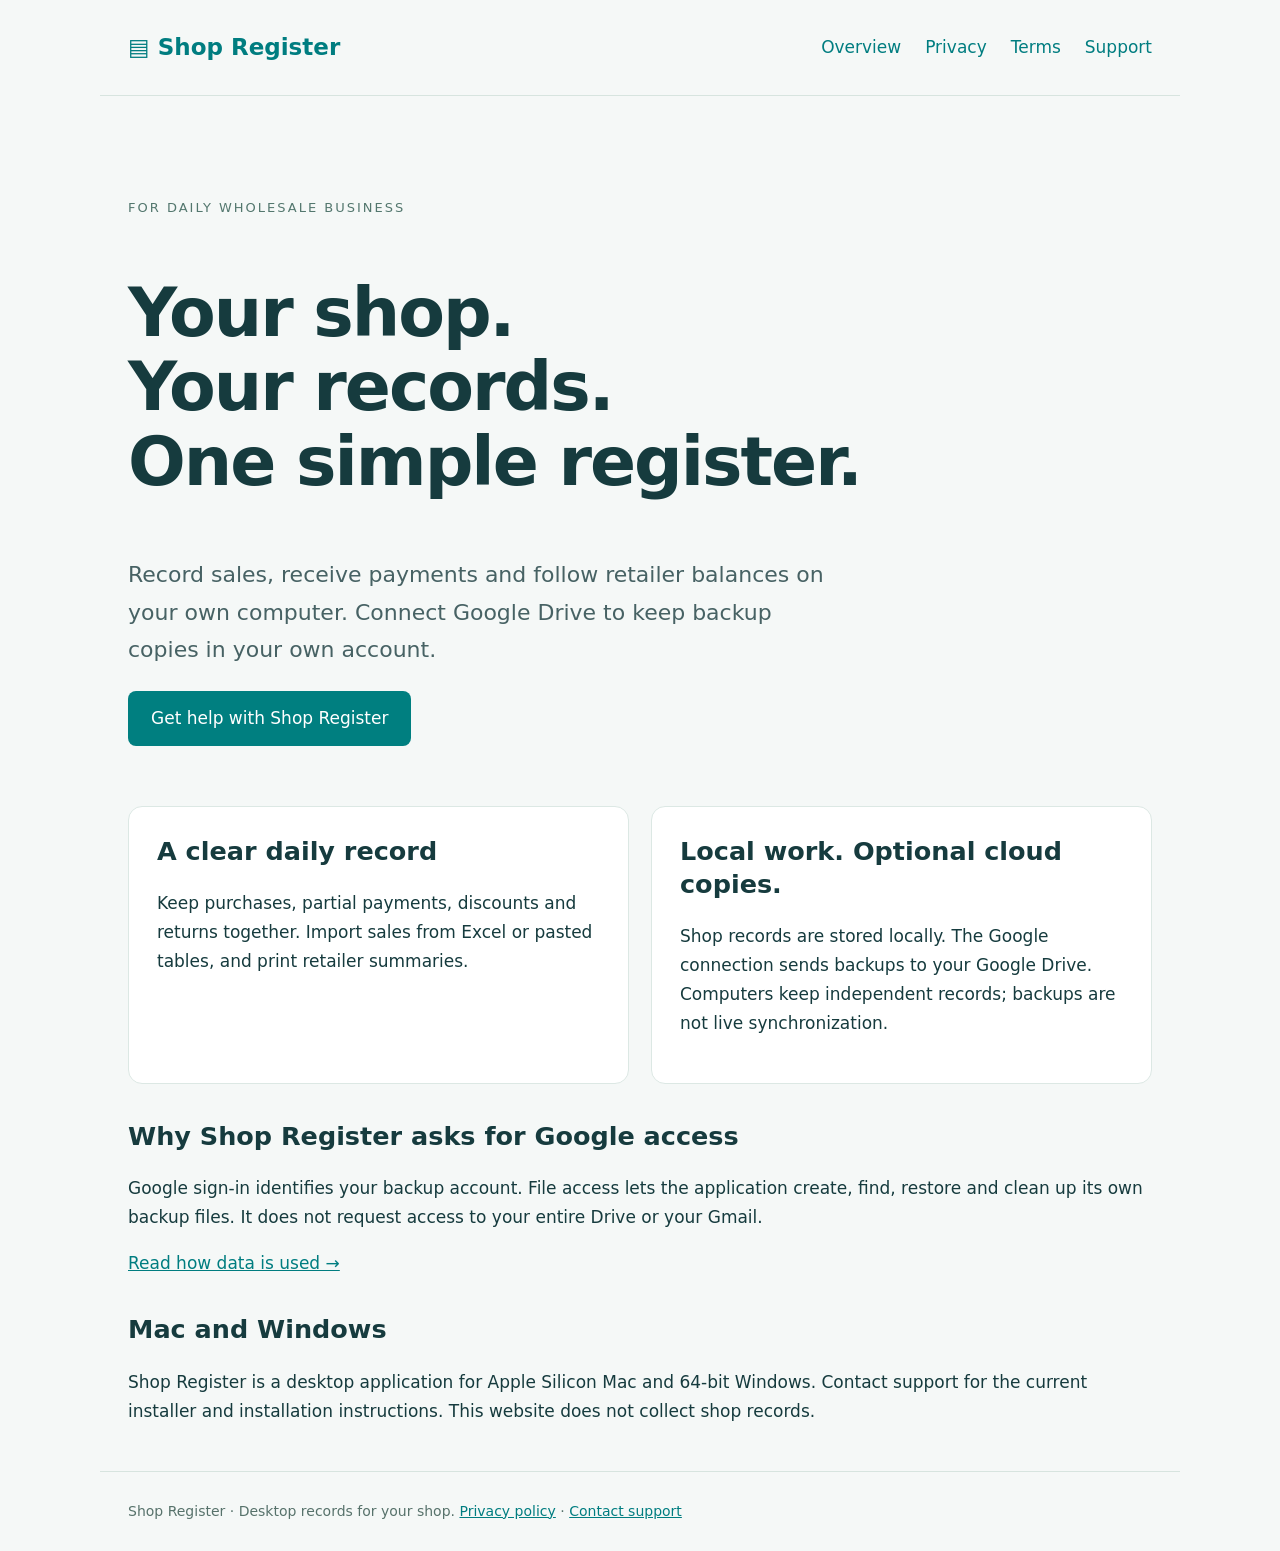
==== index.html @ 36fdf0dc "Add files via upload" ====
<!doctype html><html lang="en"><meta charset="utf-8"><meta name="viewport" content="width=device-width, initial-scale=1"><title>Your shop, simply organized | Shop Register</title><meta name="description" content="Shop Register desktop app information, privacy and support."><link rel="stylesheet" href="./style.css"><header><a class="brand" href="./index.html">▤ Shop Register</a><nav aria-label="Main navigation"><a href="./index.html">Overview</a><a href="./privacy.html">Privacy</a><a href="./terms.html">Terms</a><a href="./support.html">Support</a></nav></header><main><section class="hero"><p class="eyebrow">For daily wholesale business</p><h1>Your shop.<br>Your records.<br>One simple register.</h1><p class="lead">Record sales, receive payments and follow retailer balances on your own computer. Connect Google Drive to keep backup copies in your own account.</p><a class="button" href="./support.html">Get help with Shop Register</a></section><section class="grid"><article class="card"><h2>A clear daily record</h2><p>Keep purchases, partial payments, discounts and returns together. Import sales from Excel or pasted tables, and print retailer summaries.</p></article><article class="card"><h2>Local work. Optional cloud copies.</h2><p>Shop records are stored locally. The Google connection sends backups to your Google Drive. Computers keep independent records; backups are not live synchronization.</p></article></section><h2>Why Shop Register asks for Google access</h2><p>Google sign-in identifies your backup account. File access lets the application create, find, restore and clean up its own backup files. It does not request access to your entire Drive or your Gmail.</p><p><a href="./privacy.html">Read how data is used →</a></p><h2>Mac and Windows</h2><p>Shop Register is a desktop application for Apple Silicon Mac and 64-bit Windows. Contact support for the current installer and installation instructions. This website does not collect shop records.</p></main><footer>Shop Register · Desktop records for your shop. <a href="./privacy.html">Privacy policy</a> · <a href="./support.html">Contact support</a></footer></html>
---- style.css ----
*{box-sizing:border-box}body{margin:0;background:#f5f8f7;color:#163b3e;font:17px/1.7 system-ui,sans-serif}a{color:#007d80}header,main,footer{max-width:1080px;margin:auto;padding:28px}header{display:flex;justify-content:space-between;gap:24px;align-items:center;border-bottom:1px solid #d7e4df}nav{display:flex;gap:24px;flex-wrap:wrap}header a{text-decoration:none}.brand{font-size:23px;font-weight:750}.hero{padding:60px 0}h1{font-size:clamp(38px,6vw,68px);line-height:1.1;letter-spacing:-2px;max-width:800px}h2{line-height:1.3;margin-top:36px}.eyebrow{font-size:13px;letter-spacing:2px;text-transform:uppercase;color:#53776e}.lead{font-size:22px;max-width:720px;color:#476264}.button{display:inline-block;background:#007f80;color:white;padding:13px 23px;border-radius:8px;text-decoration:none}.grid{display:grid;grid-template-columns:1fr 1fr;gap:22px}.card{background:white;border:1px solid #dce8e4;border-radius:14px;padding:28px}.card h2{margin-top:0}.policy{max-width:800px}footer{border-top:1px solid #d7e4df;font-size:14px;color:#57726b}li{margin:10px 0}@media(max-width:640px){header{align-items:flex-start;flex-direction:column}.grid{grid-template-columns:1fr}main{padding:20px}nav{gap:16px}}
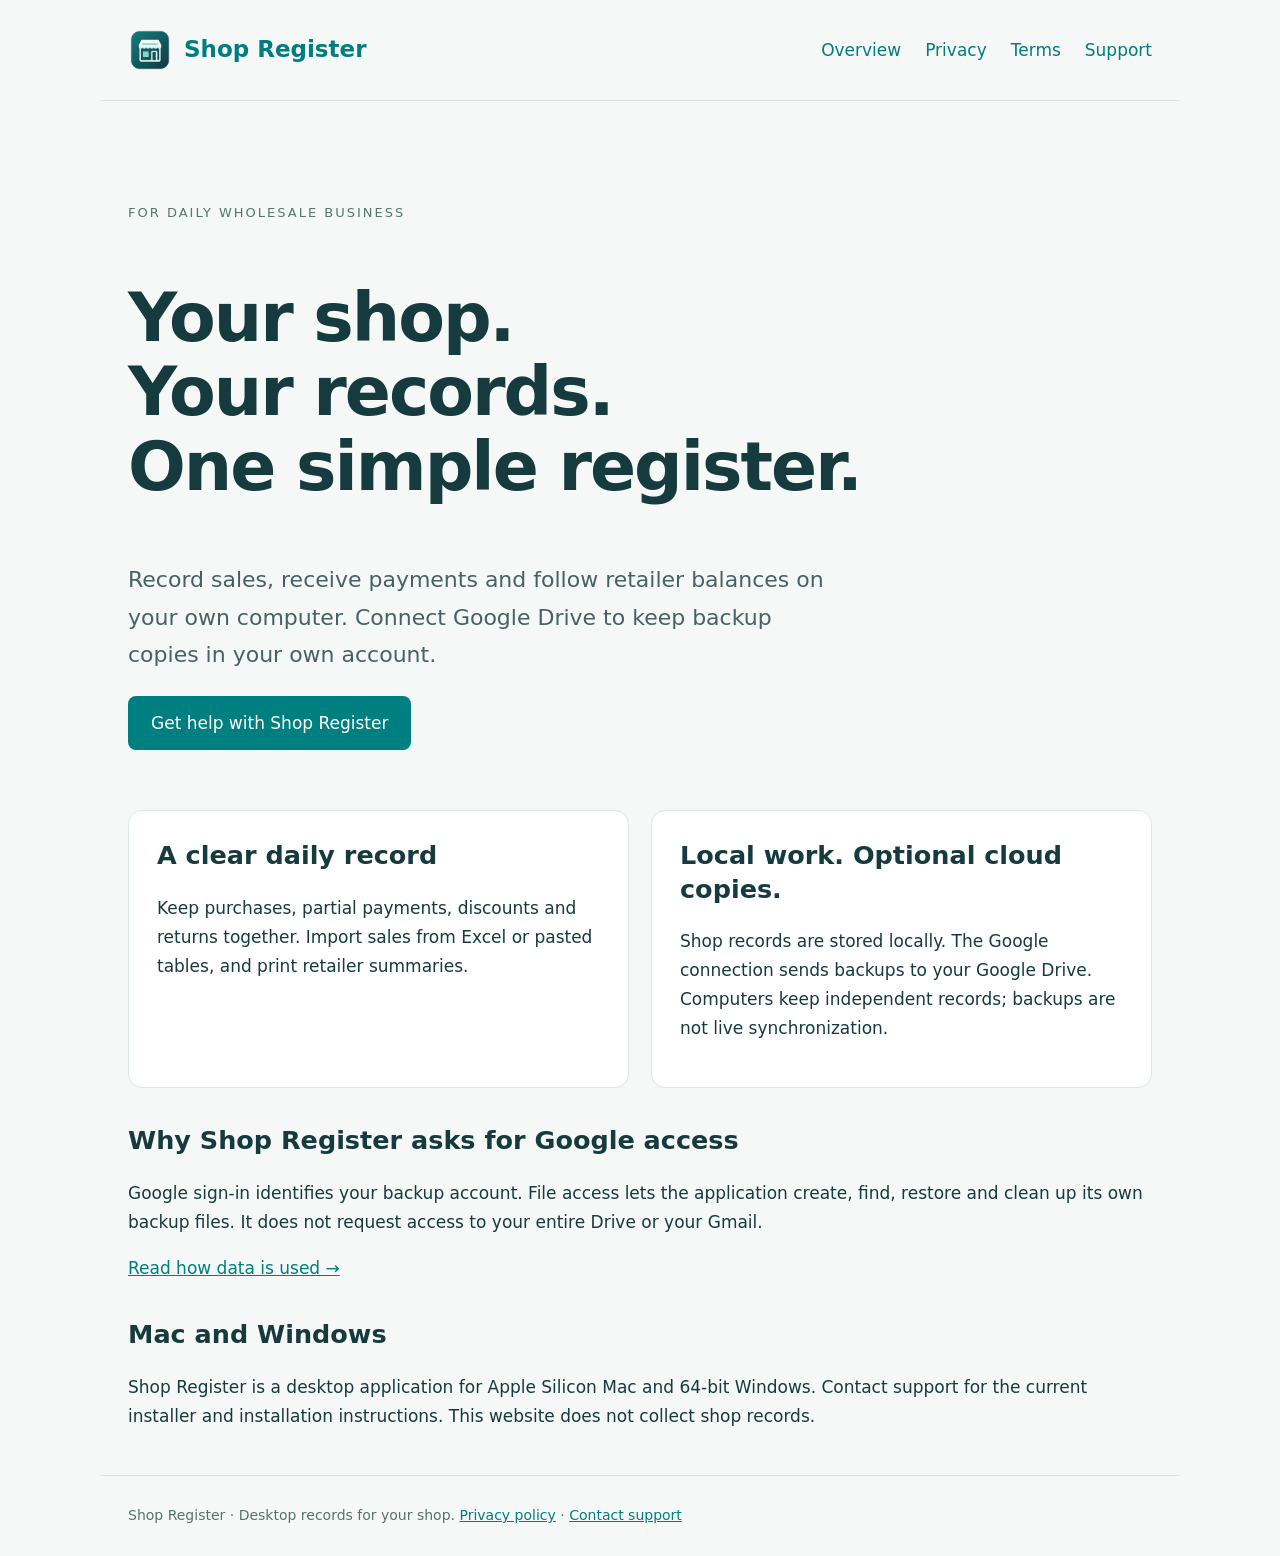
==== commit b21f6e8d: "Add files via upload" ====
--- a/index.html
+++ b/index.html
@@ -1 +1 @@
-<!doctype html><html lang="en"><meta charset="utf-8"><meta name="viewport" content="width=device-width, initial-scale=1"><title>Your shop, simply organized | Shop Register</title><meta name="description" content="Shop Register desktop app information, privacy and support."><link rel="stylesheet" href="./style.css"><header><a class="brand" href="./index.html">▤ Shop Register</a><nav aria-label="Main navigation"><a href="./index.html">Overview</a><a href="./privacy.html">Privacy</a><a href="./terms.html">Terms</a><a href="./support.html">Support</a></nav></header><main><section class="hero"><p class="eyebrow">For daily wholesale business</p><h1>Your shop.<br>Your records.<br>One simple register.</h1><p class="lead">Record sales, receive payments and follow retailer balances on your own computer. Connect Google Drive to keep backup copies in your own account.</p><a class="button" href="./support.html">Get help with Shop Register</a></section><section class="grid"><article class="card"><h2>A clear daily record</h2><p>Keep purchases, partial payments, discounts and returns together. Import sales from Excel or pasted tables, and print retailer summaries.</p></article><article class="card"><h2>Local work. Optional cloud copies.</h2><p>Shop records are stored locally. The Google connection sends backups to your Google Drive. Computers keep independent records; backups are not live synchronization.</p></article></section><h2>Why Shop Register asks for Google access</h2><p>Google sign-in identifies your backup account. File access lets the application create, find, restore and clean up its own backup files. It does not request access to your entire Drive or your Gmail.</p><p><a href="./privacy.html">Read how data is used →</a></p><h2>Mac and Windows</h2><p>Shop Register is a desktop application for Apple Silicon Mac and 64-bit Windows. Contact support for the current installer and installation instructions. This website does not collect shop records.</p></main><footer>Shop Register · Desktop records for your shop. <a href="./privacy.html">Privacy policy</a> · <a href="./support.html">Contact support</a></footer></html>+<!doctype html><html lang="en"><meta charset="utf-8"><meta name="viewport" content="width=device-width, initial-scale=1"><title>Your shop, simply organized | Shop Register</title><meta name="description" content="Shop Register desktop app information, privacy and support."><link rel="icon" type="image/png" href="./logo.png"><link rel="stylesheet" href="./style.css"><header><a class="brand" href="./index.html"><img src="./logo.png" alt="" width="44" height="44"> <span>Shop Register</span></a><nav aria-label="Main navigation"><a href="./index.html">Overview</a><a href="./privacy.html">Privacy</a><a href="./terms.html">Terms</a><a href="./support.html">Support</a></nav></header><main><section class="hero"><p class="eyebrow">For daily wholesale business</p><h1>Your shop.<br>Your records.<br>One simple register.</h1><p class="lead">Record sales, receive payments and follow retailer balances on your own computer. Connect Google Drive to keep backup copies in your own account.</p><a class="button" href="./support.html">Get help with Shop Register</a></section><section class="grid"><article class="card"><h2>A clear daily record</h2><p>Keep purchases, partial payments, discounts and returns together. Import sales from Excel or pasted tables, and print retailer summaries.</p></article><article class="card"><h2>Local work. Optional cloud copies.</h2><p>Shop records are stored locally. The Google connection sends backups to your Google Drive. Computers keep independent records; backups are not live synchronization.</p></article></section><h2>Why Shop Register asks for Google access</h2><p>Google sign-in identifies your backup account. File access lets the application create, find, restore and clean up its own backup files. It does not request access to your entire Drive or your Gmail.</p><p><a href="./privacy.html">Read how data is used →</a></p><h2>Mac and Windows</h2><p>Shop Register is a desktop application for Apple Silicon Mac and 64-bit Windows. Contact support for the current installer and installation instructions. This website does not collect shop records.</p></main><footer>Shop Register · Desktop records for your shop. <a href="./privacy.html">Privacy policy</a> · <a href="./support.html">Contact support</a></footer></html>
--- a/style.css
+++ b/style.css
@@ -1 +1,2 @@
-*{box-sizing:border-box}body{margin:0;background:#f5f8f7;color:#163b3e;font:17px/1.7 system-ui,sans-serif}a{color:#007d80}header,main,footer{max-width:1080px;margin:auto;padding:28px}header{display:flex;justify-content:space-between;gap:24px;align-items:center;border-bottom:1px solid #d7e4df}nav{display:flex;gap:24px;flex-wrap:wrap}header a{text-decoration:none}.brand{font-size:23px;font-weight:750}.hero{padding:60px 0}h1{font-size:clamp(38px,6vw,68px);line-height:1.1;letter-spacing:-2px;max-width:800px}h2{line-height:1.3;margin-top:36px}.eyebrow{font-size:13px;letter-spacing:2px;text-transform:uppercase;color:#53776e}.lead{font-size:22px;max-width:720px;color:#476264}.button{display:inline-block;background:#007f80;color:white;padding:13px 23px;border-radius:8px;text-decoration:none}.grid{display:grid;grid-template-columns:1fr 1fr;gap:22px}.card{background:white;border:1px solid #dce8e4;border-radius:14px;padding:28px}.card h2{margin-top:0}.policy{max-width:800px}footer{border-top:1px solid #d7e4df;font-size:14px;color:#57726b}li{margin:10px 0}@media(max-width:640px){header{align-items:flex-start;flex-direction:column}.grid{grid-template-columns:1fr}main{padding:20px}nav{gap:16px}}+*{box-sizing:border-box}body{margin:0;background:#f5f8f7;color:#163b3e;font:17px/1.7 system-ui,sans-serif}a{color:#007d80}header,main,footer{max-width:1080px;margin:auto;padding:28px}header{display:flex;justify-content:space-between;gap:24px;align-items:center;border-bottom:1px solid #d7e4df}nav{display:flex;gap:24px;flex-wrap:wrap}header a{text-decoration:none}.brand{font-size:23px;font-weight:750}.hero{padding:60px 0}h1{font-size:clamp(38px,6vw,68px);line-height:1.1;letter-spacing:-2px;max-width:800px}h2{line-height:1.3;margin-top:36px}.eyebrow{font-size:13px;letter-spacing:2px;text-transform:uppercase;color:#53776e}.lead{font-size:22px;max-width:720px;color:#476264}.button{display:inline-block;background:#007f80;color:white;padding:13px 23px;border-radius:8px;text-decoration:none}.grid{display:grid;grid-template-columns:1fr 1fr;gap:22px}.card{background:white;border:1px solid #dce8e4;border-radius:14px;padding:28px}.card h2{margin-top:0}.policy{max-width:800px}footer{border-top:1px solid #d7e4df;font-size:14px;color:#57726b}li{margin:10px 0}@media(max-width:640px){header{align-items:flex-start;flex-direction:column}.grid{grid-template-columns:1fr}main{padding:20px}nav{gap:16px}}
+.brand{display:inline-flex;align-items:center;gap:12px;white-space:nowrap}.brand img{display:block;width:44px;height:44px;flex-shrink:0}
